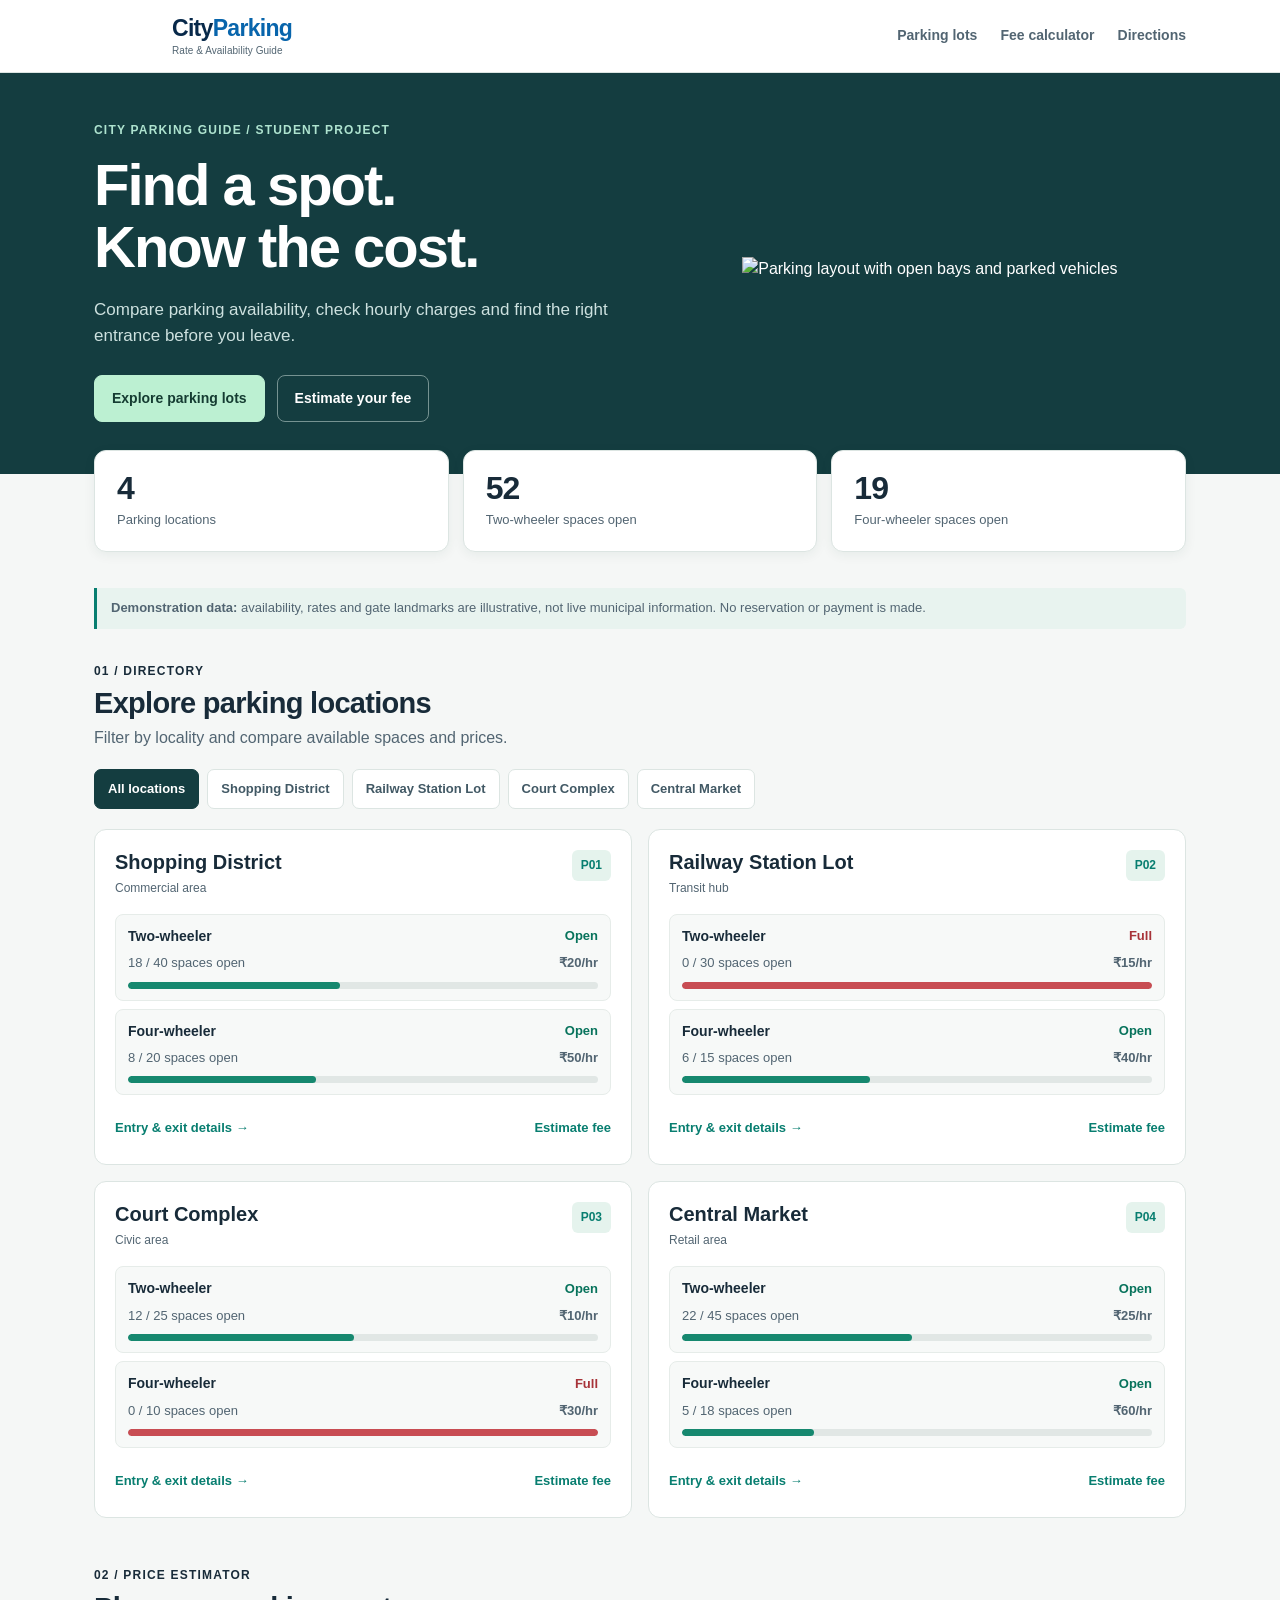
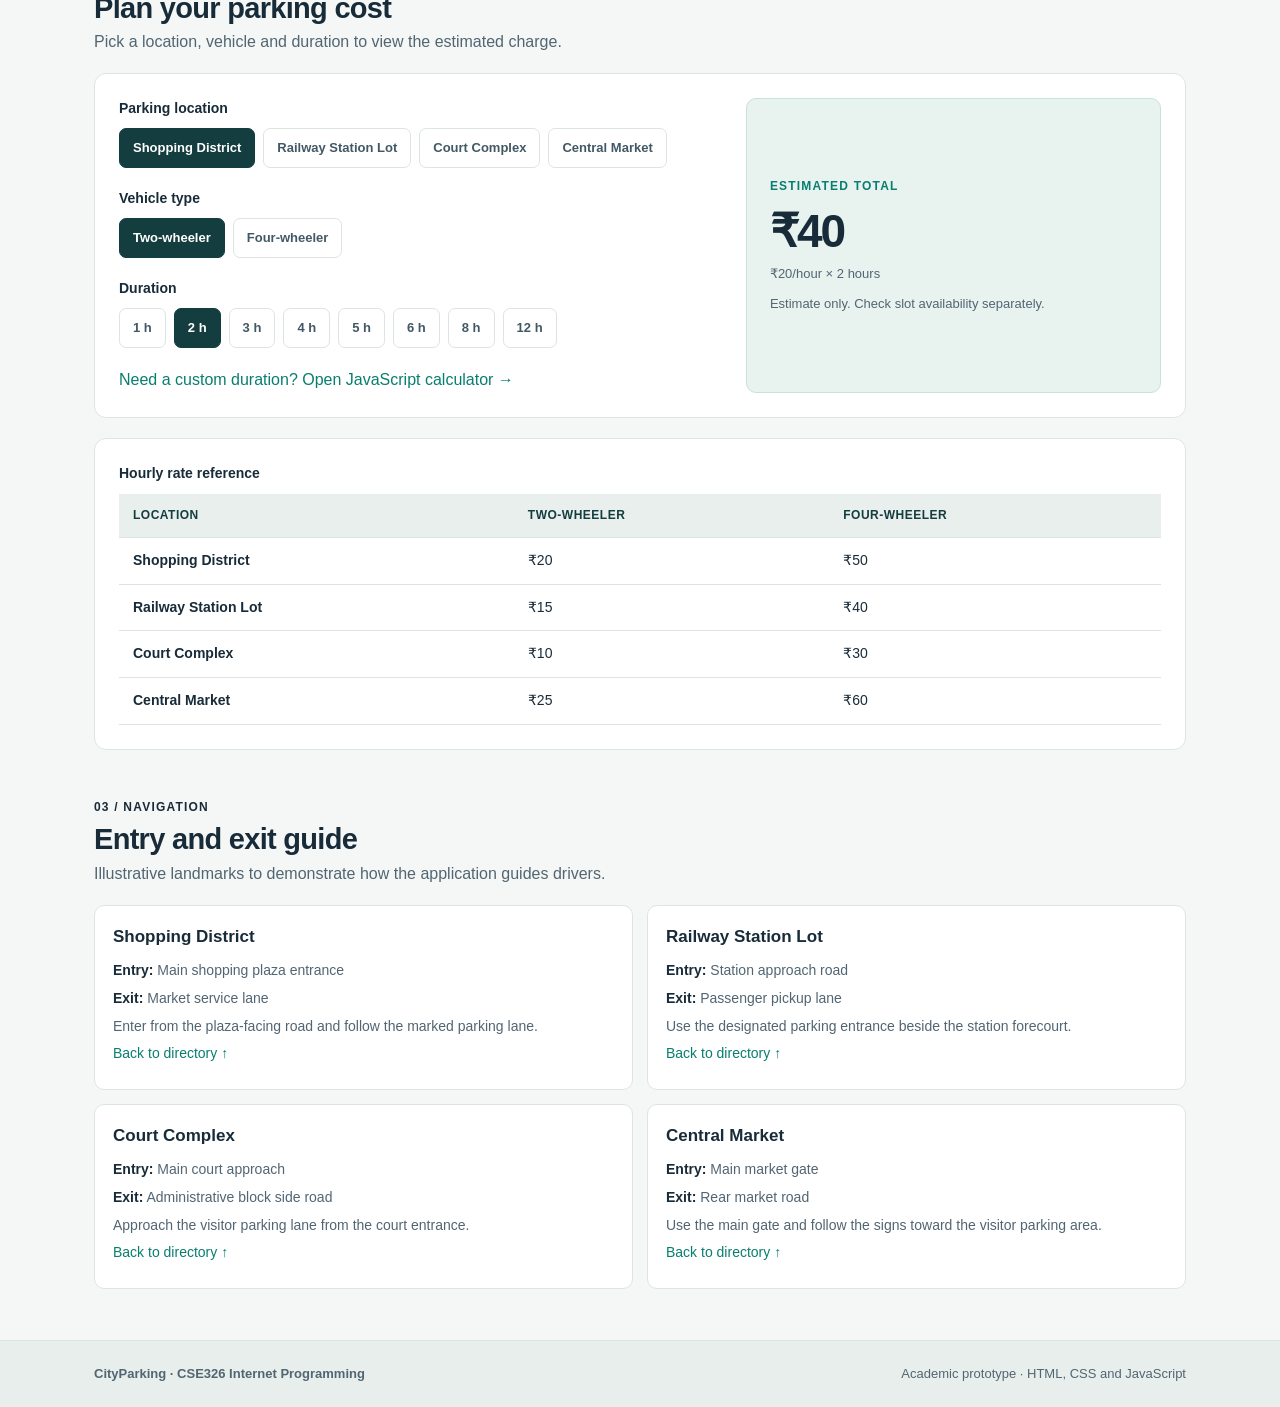
==== index.html @ fb72b103 "Add files via upload" ====
<!DOCTYPE html>
<html lang="en">
    <head>
        <meta charset="utf-8">
        <meta content="width=device-width, initial-scale=1.0" name="viewport">
        <meta content="Compare city parking availability, hourly rates and entry and exit landmarks in a student demonstration." name="description">
        <title>CityParking | Find a spot before you go</title>
        <link href="assets/logo-icon.png" rel="icon" type="image/png">
        <link href="style.css" rel="stylesheet">
    </head>
    <body>
        <header class="top">
            <div class="wrap nav">
                <a class="logo" href="#top"><img alt="" class="brand-image" src="assets/logo-icon.png"/><span class="brand-text"><strong>City<span>Parking</span></strong><small>Rate &amp; Availability Guide</small></span></a>
                <nav aria-label="Main navigation">
                    <a href="#directory">Parking lots</a>
                    <a href="#calculator">Fee calculator</a>
                    <a href="#directions">Directions</a>
                </nav>
            </div>
        </header>
        <main id="top">
            <section class="hero">
                <div class="wrap hero-grid">
                    <div>
                        <span class="tag">City parking guide / Student project</span>
                        <h1>Find a spot.<br>Know the cost.</h1>
                        <p>Compare parking availability, check hourly charges and find the right entrance before you leave.</p>
                        <div class="actions"><a class="button" href="#directory">Explore parking lots</a><a class="button secondary" href="#calculator">Estimate your fee</a></div>
                    </div>
                    <img alt="Parking layout with open bays and parked vehicles" class="hero-art" src="assets/parking.svg">
                </div>
            </section>
            <div class="wrap">
                <section aria-label="Parking summary" class="stats">
                    <div class="stat"><strong>4</strong><span>Parking locations</span></div>
                    <div class="stat"><strong>52</strong><span>Two-wheeler spaces open</span></div>
                    <div class="stat"><strong>19</strong><span>Four-wheeler spaces open</span></div>
                </section>
                <div class="note"><strong>Demonstration data:</strong> availability, rates and gate landmarks are illustrative, not live municipal information. No reservation or payment is made.</div>
                <section class="section" id="directory">
                    <div class="section-head">
                        <div><span class="tag">01 / Directory</span><h2>Explore parking locations</h2><p>Filter by locality and compare available spaces and prices.</p></div>
                    </div>
                    <div aria-label="Filter parking locations" role="group">
                        <input checked="" class="choice" id="filter-all" name="locality" type="radio">
                        <input class="choice" id="filter-shopping" name="locality" type="radio">
                        <input class="choice" id="filter-railway" name="locality" type="radio">
                        <input class="choice" id="filter-court" name="locality" type="radio">
                        <input class="choice" id="filter-market" name="locality" type="radio">
                        <div class="pills"><label for="filter-all">All locations</label><label for="filter-shopping">Shopping District</label><label for="filter-railway">Railway Station Lot</label><label for="filter-court">Court Complex</label><label for="filter-market">Central Market</label></div>
                        <div class="lot-grid">
                            <article class="lot shopping">
                                <div class="lot-heading">
                                    <div><h3>Shopping District</h3><p class="sub">Commercial area</p></div>
                                    <span class="number">P01</span>
                                </div>
                                <div class="vehicle">
                                    <div class="vehicle-top"><strong>Two-wheeler</strong><span class="open">Open</span></div>
                                    <div class="vehicle-bottom"><span>18 / 40 spaces open</span><strong>₹20/hr</strong></div>
                                    <div aria-label="45% spaces open" class="track" role="img">
                                        <div class="bar" style="width:45%"></div>
                                    </div>
                                </div>
                                <div class="vehicle">
                                    <div class="vehicle-top"><strong>Four-wheeler</strong><span class="open">Open</span></div>
                                    <div class="vehicle-bottom"><span>8 / 20 spaces open</span><strong>₹50/hr</strong></div>
                                    <div aria-label="40% spaces open" class="track" role="img">
                                        <div class="bar" style="width:40%"></div>
                                    </div>
                                </div>
                                <div class="lot-bottom"><a href="#gate-shopping">Entry &amp; exit details →</a><a href="#calculator">Estimate fee</a></div>
                            </article>
                            <article class="lot railway">
                                <div class="lot-heading">
                                    <div><h3>Railway Station Lot</h3><p class="sub">Transit hub</p></div>
                                    <span class="number">P02</span>
                                </div>
                                <div class="vehicle">
                                    <div class="vehicle-top"><strong>Two-wheeler</strong><span class="full">Full</span></div>
                                    <div class="vehicle-bottom"><span>0 / 30 spaces open</span><strong>₹15/hr</strong></div>
                                    <div aria-label="0% spaces open" class="track" role="img">
                                        <div class="bar zero" style="width:100%"></div>
                                    </div>
                                </div>
                                <div class="vehicle">
                                    <div class="vehicle-top"><strong>Four-wheeler</strong><span class="open">Open</span></div>
                                    <div class="vehicle-bottom"><span>6 / 15 spaces open</span><strong>₹40/hr</strong></div>
                                    <div aria-label="40% spaces open" class="track" role="img">
                                        <div class="bar" style="width:40%"></div>
                                    </div>
                                </div>
                                <div class="lot-bottom"><a href="#gate-railway">Entry &amp; exit details →</a><a href="#calculator">Estimate fee</a></div>
                            </article>
                            <article class="lot court">
                                <div class="lot-heading">
                                    <div><h3>Court Complex</h3><p class="sub">Civic area</p></div>
                                    <span class="number">P03</span>
                                </div>
                                <div class="vehicle">
                                    <div class="vehicle-top"><strong>Two-wheeler</strong><span class="open">Open</span></div>
                                    <div class="vehicle-bottom"><span>12 / 25 spaces open</span><strong>₹10/hr</strong></div>
                                    <div aria-label="48% spaces open" class="track" role="img">
                                        <div class="bar" style="width:48%"></div>
                                    </div>
                                </div>
                                <div class="vehicle">
                                    <div class="vehicle-top"><strong>Four-wheeler</strong><span class="full">Full</span></div>
                                    <div class="vehicle-bottom"><span>0 / 10 spaces open</span><strong>₹30/hr</strong></div>
                                    <div aria-label="0% spaces open" class="track" role="img">
                                        <div class="bar zero" style="width:100%"></div>
                                    </div>
                                </div>
                                <div class="lot-bottom"><a href="#gate-court">Entry &amp; exit details →</a><a href="#calculator">Estimate fee</a></div>
                            </article>
                            <article class="lot market">
                                <div class="lot-heading">
                                    <div><h3>Central Market</h3><p class="sub">Retail area</p></div>
                                    <span class="number">P04</span>
                                </div>
                                <div class="vehicle">
                                    <div class="vehicle-top"><strong>Two-wheeler</strong><span class="open">Open</span></div>
                                    <div class="vehicle-bottom"><span>22 / 45 spaces open</span><strong>₹25/hr</strong></div>
                                    <div aria-label="49% spaces open" class="track" role="img">
                                        <div class="bar" style="width:49%"></div>
                                    </div>
                                </div>
                                <div class="vehicle">
                                    <div class="vehicle-top"><strong>Four-wheeler</strong><span class="open">Open</span></div>
                                    <div class="vehicle-bottom"><span>5 / 18 spaces open</span><strong>₹60/hr</strong></div>
                                    <div aria-label="28% spaces open" class="track" role="img">
                                        <div class="bar" style="width:28%"></div>
                                    </div>
                                </div>
                                <div class="lot-bottom"><a href="#gate-market">Entry &amp; exit details →</a><a href="#calculator">Estimate fee</a></div>
                            </article>
                        </div>
                    </div>
                </section>
                <section class="section" id="calculator">
                    <div class="section-head">
                        <div><span class="tag">02 / Price estimator</span><h2>Plan your parking cost</h2><p>Pick a location, vehicle and duration to view the estimated charge.</p></div>
                    </div>
                    <div aria-label="Parking fee estimator" class="panel estimate" role="group">
                        <input checked="" class="choice" id="loc-shopping" name="loc" type="radio">
                        <input class="choice" id="loc-railway" name="loc" type="radio">
                        <input class="choice" id="loc-court" name="loc" type="radio">
                        <input class="choice" id="loc-market" name="loc" type="radio">
                        <input checked="" class="choice" id="type-two" name="type" type="radio">
                        <input class="choice" id="type-four" name="type" type="radio">
                        <input class="choice" id="hours-1" name="hours" type="radio">
                        <input checked="" class="choice" id="hours-2" name="hours" type="radio">
                        <input class="choice" id="hours-3" name="hours" type="radio">
                        <input class="choice" id="hours-4" name="hours" type="radio">
                        <input class="choice" id="hours-5" name="hours" type="radio">
                        <input class="choice" id="hours-6" name="hours" type="radio">
                        <input class="choice" id="hours-8" name="hours" type="radio">
                        <input class="choice" id="hours-12" name="hours" type="radio">
                        <div class="controls">
                            <h3 class="field-title">Parking location</h3>
                            <div class="pills"><label for="loc-shopping">Shopping District</label><label for="loc-railway">Railway Station Lot</label><label for="loc-court">Court Complex</label><label for="loc-market">Central Market</label></div>
                            <h3 class="field-title">Vehicle type</h3>
                            <div class="pills"><label for="type-two">Two-wheeler</label><label for="type-four">Four-wheeler</label></div>
                            <h3 class="field-title">Duration</h3>
                            <div class="pills"><label for="hours-1">1 h</label><label for="hours-2">2 h</label><label for="hours-3">3 h</label><label for="hours-4">4 h</label><label for="hours-5">5 h</label><label for="hours-6">6 h</label><label for="hours-8">8 h</label><label for="hours-12">12 h</label></div>
                            <a href="calculator.html">Need a custom duration? Open JavaScript calculator →</a>
                        </div>
                        <div class="result">
                            <span class="tag">Estimated total</span>
                            <div class="fee-group fee-shopping-two">
                                <div class="amount hour-1">₹20</div>
                                <div class="amount hour-2">₹40</div>
                                <div class="amount hour-3">₹60</div>
                                <div class="amount hour-4">₹80</div>
                                <div class="amount hour-5">₹100</div>
                                <div class="amount hour-6">₹120</div>
                                <div class="amount hour-8">₹160</div>
                                <div class="amount hour-12">₹240</div>
                                <div class="rate-line">₹20/hour × <span class="duration hour-1">1 hour</span><span class="duration hour-2">2 hours</span><span class="duration hour-3">3 hours</span><span class="duration hour-4">4 hours</span><span class="duration hour-5">5 hours</span><span class="duration hour-6">6 hours</span><span class="duration hour-8">8 hours</span><span class="duration hour-12">12 hours</span></div>
                            </div>
                            <div class="fee-group fee-shopping-four">
                                <div class="amount hour-1">₹50</div>
                                <div class="amount hour-2">₹100</div>
                                <div class="amount hour-3">₹150</div>
                                <div class="amount hour-4">₹200</div>
                                <div class="amount hour-5">₹250</div>
                                <div class="amount hour-6">₹300</div>
                                <div class="amount hour-8">₹400</div>
                                <div class="amount hour-12">₹600</div>
                                <div class="rate-line">₹50/hour × <span class="duration hour-1">1 hour</span><span class="duration hour-2">2 hours</span><span class="duration hour-3">3 hours</span><span class="duration hour-4">4 hours</span><span class="duration hour-5">5 hours</span><span class="duration hour-6">6 hours</span><span class="duration hour-8">8 hours</span><span class="duration hour-12">12 hours</span></div>
                            </div>
                            <div class="fee-group fee-railway-two">
                                <div class="amount hour-1">₹15</div>
                                <div class="amount hour-2">₹30</div>
                                <div class="amount hour-3">₹45</div>
                                <div class="amount hour-4">₹60</div>
                                <div class="amount hour-5">₹75</div>
                                <div class="amount hour-6">₹90</div>
                                <div class="amount hour-8">₹120</div>
                                <div class="amount hour-12">₹180</div>
                                <div class="rate-line">₹15/hour × <span class="duration hour-1">1 hour</span><span class="duration hour-2">2 hours</span><span class="duration hour-3">3 hours</span><span class="duration hour-4">4 hours</span><span class="duration hour-5">5 hours</span><span class="duration hour-6">6 hours</span><span class="duration hour-8">8 hours</span><span class="duration hour-12">12 hours</span></div>
                            </div>
                            <div class="fee-group fee-railway-four">
                                <div class="amount hour-1">₹40</div>
                                <div class="amount hour-2">₹80</div>
                                <div class="amount hour-3">₹120</div>
                                <div class="amount hour-4">₹160</div>
                                <div class="amount hour-5">₹200</div>
                                <div class="amount hour-6">₹240</div>
                                <div class="amount hour-8">₹320</div>
                                <div class="amount hour-12">₹480</div>
                                <div class="rate-line">₹40/hour × <span class="duration hour-1">1 hour</span><span class="duration hour-2">2 hours</span><span class="duration hour-3">3 hours</span><span class="duration hour-4">4 hours</span><span class="duration hour-5">5 hours</span><span class="duration hour-6">6 hours</span><span class="duration hour-8">8 hours</span><span class="duration hour-12">12 hours</span></div>
                            </div>
                            <div class="fee-group fee-court-two">
                                <div class="amount hour-1">₹10</div>
                                <div class="amount hour-2">₹20</div>
                                <div class="amount hour-3">₹30</div>
                                <div class="amount hour-4">₹40</div>
                                <div class="amount hour-5">₹50</div>
                                <div class="amount hour-6">₹60</div>
                                <div class="amount hour-8">₹80</div>
                                <div class="amount hour-12">₹120</div>
                                <div class="rate-line">₹10/hour × <span class="duration hour-1">1 hour</span><span class="duration hour-2">2 hours</span><span class="duration hour-3">3 hours</span><span class="duration hour-4">4 hours</span><span class="duration hour-5">5 hours</span><span class="duration hour-6">6 hours</span><span class="duration hour-8">8 hours</span><span class="duration hour-12">12 hours</span></div>
                            </div>
                            <div class="fee-group fee-court-four">
                                <div class="amount hour-1">₹30</div>
                                <div class="amount hour-2">₹60</div>
                                <div class="amount hour-3">₹90</div>
                                <div class="amount hour-4">₹120</div>
                                <div class="amount hour-5">₹150</div>
                                <div class="amount hour-6">₹180</div>
                                <div class="amount hour-8">₹240</div>
                                <div class="amount hour-12">₹360</div>
                                <div class="rate-line">₹30/hour × <span class="duration hour-1">1 hour</span><span class="duration hour-2">2 hours</span><span class="duration hour-3">3 hours</span><span class="duration hour-4">4 hours</span><span class="duration hour-5">5 hours</span><span class="duration hour-6">6 hours</span><span class="duration hour-8">8 hours</span><span class="duration hour-12">12 hours</span></div>
                            </div>
                            <div class="fee-group fee-market-two">
                                <div class="amount hour-1">₹25</div>
                                <div class="amount hour-2">₹50</div>
                                <div class="amount hour-3">₹75</div>
                                <div class="amount hour-4">₹100</div>
                                <div class="amount hour-5">₹125</div>
                                <div class="amount hour-6">₹150</div>
                                <div class="amount hour-8">₹200</div>
                                <div class="amount hour-12">₹300</div>
                                <div class="rate-line">₹25/hour × <span class="duration hour-1">1 hour</span><span class="duration hour-2">2 hours</span><span class="duration hour-3">3 hours</span><span class="duration hour-4">4 hours</span><span class="duration hour-5">5 hours</span><span class="duration hour-6">6 hours</span><span class="duration hour-8">8 hours</span><span class="duration hour-12">12 hours</span></div>
                            </div>
                            <div class="fee-group fee-market-four">
                                <div class="amount hour-1">₹60</div>
                                <div class="amount hour-2">₹120</div>
                                <div class="amount hour-3">₹180</div>
                                <div class="amount hour-4">₹240</div>
                                <div class="amount hour-5">₹300</div>
                                <div class="amount hour-6">₹360</div>
                                <div class="amount hour-8">₹480</div>
                                <div class="amount hour-12">₹720</div>
                                <div class="rate-line">₹60/hour × <span class="duration hour-1">1 hour</span><span class="duration hour-2">2 hours</span><span class="duration hour-3">3 hours</span><span class="duration hour-4">4 hours</span><span class="duration hour-5">5 hours</span><span class="duration hour-6">6 hours</span><span class="duration hour-8">8 hours</span><span class="duration hour-12">12 hours</span></div>
                            </div>
                            <p>Estimate only. Check slot availability separately.</p>
                        </div>
                    </div>
                    <div class="panel table-wrap">
                        <table>
                            <caption style="text-align:left;font-weight:bold;margin-bottom:10px">Hourly rate reference</caption>
                            <thead>
                                <tr>
                                    <th scope="col">Location</th>
                                    <th scope="col">Two-wheeler</th>
                                    <th scope="col">Four-wheeler</th>
                                </tr>
                            </thead>
                            <tbody>
                                <tr>
                                    <td>Shopping District</td>
                                    <td>₹20</td>
                                    <td>₹50</td>
                                </tr>
                                <tr>
                                    <td>Railway Station Lot</td>
                                    <td>₹15</td>
                                    <td>₹40</td>
                                </tr>
                                <tr>
                                    <td>Court Complex</td>
                                    <td>₹10</td>
                                    <td>₹30</td>
                                </tr>
                                <tr>
                                    <td>Central Market</td>
                                    <td>₹25</td>
                                    <td>₹60</td>
                                </tr>
                            </tbody>
                        </table>
                    </div>
                </section>
                <section class="section" id="directions">
                    <div class="section-head">
                        <div><span class="tag">03 / Navigation</span><h2>Entry and exit guide</h2><p>Illustrative landmarks to demonstrate how the application guides drivers.</p></div>
                    </div>
                    <div class="directions">
                        <article class="direction" id="gate-shopping">
                            <h3>Shopping District</h3>
                            <p><strong>Entry:</strong> Main shopping plaza entrance</p>
                            <p><strong>Exit:</strong> Market service lane</p>
                            <p>Enter from the plaza-facing road and follow the marked parking lane.</p>
                            <p><a href="#directory">Back to directory ↑</a></p>
                        </article>
                        <article class="direction" id="gate-railway">
                            <h3>Railway Station Lot</h3>
                            <p><strong>Entry:</strong> Station approach road</p>
                            <p><strong>Exit:</strong> Passenger pickup lane</p>
                            <p>Use the designated parking entrance beside the station forecourt.</p>
                            <p><a href="#directory">Back to directory ↑</a></p>
                        </article>
                        <article class="direction" id="gate-court">
                            <h3>Court Complex</h3>
                            <p><strong>Entry:</strong> Main court approach</p>
                            <p><strong>Exit:</strong> Administrative block side road</p>
                            <p>Approach the visitor parking lane from the court entrance.</p>
                            <p><a href="#directory">Back to directory ↑</a></p>
                        </article>
                        <article class="direction" id="gate-market">
                            <h3>Central Market</h3>
                            <p><strong>Entry:</strong> Main market gate</p>
                            <p><strong>Exit:</strong> Rear market road</p>
                            <p>Use the main gate and follow the signs toward the visitor parking area.</p>
                            <p><a href="#directory">Back to directory ↑</a></p>
                        </article>
                    </div>
                </section>
            </div>
        </main>
        <footer class="footer">
            <div class="wrap"><strong>CityParking · CSE326 Internet Programming</strong><span>Academic prototype · HTML, CSS and JavaScript</span></div>
        </footer>
    </body>
</html>
---- style.css ----
:root {
    --ink: #182b39;
    --muted: #526572;
    --brand: #087e70;
    --deep: #143d40;
    --paper: #f5f7f6;
    --line: #dce5e2;
    --white: #fff;
    --red: #a73339;
    --green: #08735c;
}
* {
    box-sizing: border-box;
}
html {
    scroll-behavior: smooth;
}
body {
    margin: 0;
    background: var(--paper);
    color: var(--ink);
    font-family: Arial,Helvetica,sans-serif;
    line-height: 1.55;
}
a {
    color: var(--brand);
    text-decoration: none;
}
a:hover {
    text-decoration: underline;
}
a:focus-visible,label:focus-visible,summary:focus-visible {
    outline: 3px solid #e4a839;
    outline-offset: 4px;
}
.wrap {
    max-width: 1140px;
    margin: auto;
    padding: 0 24px;
}
.top {
    background: #fff;
    border-bottom: 1px solid var(--line);
}
.nav {
    display: flex;
    align-items: center;
    justify-content: space-between;
    gap: 18px;
    min-height: 72px;
    flex-wrap: wrap;
}
.logo {
    display: flex;
    align-items: center;
    gap: 10px;
    font-size: 20px;
    font-weight: 750;
    color: var(--ink);
}
.logo-mark {
    display: grid;
    place-items: center;
    background: var(--brand);
    color: #fff;
    width: 36px;
    height: 36px;
    border-radius: 9px;
    font-size: 23px;
    line-height: 1;
}
.nav nav {
    display: flex;
    gap: 23px;
    flex-wrap: wrap;
}
.nav nav a {
    font-size: 14px;
    font-weight: bold;
    color: var(--muted);
}
.tag {
    font-size: 12px;
    font-weight: bold;
    letter-spacing: 1.2px;
    text-transform: uppercase;
}
.hero {
    background: var(--deep);
    color: #fff;
    padding: 44px 0 52px;
}
.hero-grid {
    display: grid;
    grid-template-columns: 1.25fr 1fr;
    align-items: center;
    gap: 40px;
}
.hero .tag {
    color: #aee3cf;
}
.hero h1 {
    font-size: clamp(34px,5vw,58px);
    letter-spacing: -2px;
    line-height: 1.08;
    margin: 12px 0 18px;
    max-width: 650px;
}
.hero p {
    color: #cde1df;
    font-size: 17px;
    max-width: 540px;
    margin: 0 0 25px;
}
.actions {
    display: flex;
    gap: 12px;
    flex-wrap: wrap;
}
.button {
    display: inline-block;
    background: var(--brand);
    color: #fff;
    font-weight: bold;
    border: 1px solid var(--brand);
    border-radius: 8px;
    padding: 12px 17px;
    font-size: 14px;
    transition: background .15s,transform .15s;
    text-align: center;
}
.button:hover {
    background: #05655a;
    text-decoration: none;
    transform: translateY(-1px);
}
.hero .button {
    background: #bcf0d2;
    color: #153c32;
    border-color: #bcf0d2;
}
.button.secondary {
    background: transparent;
    border: 1px solid #bfd2cf;
    color: var(--brand);
}
.hero .button.secondary {
    color: #fff;
    border-color: #769392;
}
.hero-art {
    width: 100%;
    max-width: 420px;
    display: block;
    margin: auto;
}
.stats {
    display: grid;
    grid-template-columns: repeat(3,1fr);
    gap: 14px;
    margin: -24px 0 36px;
    position: relative;
}
.stat {
    background: #fff;
    border: 1px solid var(--line);
    padding: 20px 22px;
    border-radius: 12px;
    box-shadow: 0 3px 12px #153b3210;
}
.stat strong {
    font-size: 32px;
    line-height: 1.1;
    display: block;
    letter-spacing: -1px;
}
.stat span {
    font-size: 13px;
    color: var(--muted);
}
.section {
    padding: 9px 0 35px;
    scroll-margin-top: 20px;
}
.section-head {
    display: flex;
    justify-content: space-between;
    align-items: end;
    gap: 15px;
    margin-bottom: 18px;
}
.section h2 {
    font-size: 29px;
    line-height: 1.2;
    margin: 4px 0 5px;
    letter-spacing: -.7px;
}
.section p {
    margin: 0;
    color: var(--muted);
}
.note {
    font-size: 13px;
    color: var(--muted);
    background: #e8f3ef;
    border-left: 3px solid var(--brand);
    padding: 10px 14px;
    margin-bottom: 20px;
    border-radius: 0 6px 6px 0;
}
.choice {
    position: absolute;
    width: 1px;
    height: 1px;
    overflow: hidden;
    clip: rect(0,0,0,0);
    white-space: nowrap;
}
.pills {
    display: flex;
    flex-wrap: wrap;
    gap: 8px;
    margin: 0 0 20px;
}
.pills label {
    cursor: pointer;
    padding: 9px 13px;
    font-size: 13px;
    font-weight: bold;
    color: #425965;
    border: 1px solid var(--line);
    background: white;
    border-radius: 7px;
    transition: background .15s;
}
.pills label:hover {
    border-color: var(--brand);
}
.lot-grid {
    display: grid;
    grid-template-columns: repeat(2,minmax(0,1fr));
    gap: 16px;
}
.lot {
    background: white;
    border: 1px solid var(--line);
    border-radius: 12px;
    padding: 20px;
    transition: box-shadow .18s;
}
.lot:hover {
    box-shadow: 0 5px 18px #23413914;
}
.lot-heading {
    display: flex;
    justify-content: space-between;
    gap: 10px;
    align-items: start;
    margin-bottom: 16px;
}
.lot h3 {
    margin: 0;
    font-size: 20px;
    line-height: 1.25;
}
.lot .sub {
    font-size: 12px;
    margin-top: 4px;
}
.number {
    color: var(--brand);
    background: #e5f3ed;
    font-weight: bold;
    font-size: 12px;
    border-radius: 6px;
    padding: 6px 9px;
}
.vehicle {
    background: #f7f9f8;
    border: 1px solid #e6ece9;
    padding: 11px 12px;
    border-radius: 8px;
    margin: 8px 0;
}
.vehicle-top,.vehicle-bottom {
    display: flex;
    justify-content: space-between;
    align-items: center;
    gap: 8px;
    font-size: 13px;
}
.vehicle-top strong {
    font-size: 14px;
}
.vehicle-bottom {
    margin-top: 6px;
    color: var(--muted);
}
.open {
    color: var(--green);
    font-weight: bold;
}
.full {
    color: var(--red);
    font-weight: bold;
}
.track {
    height: 7px;
    border-radius: 20px;
    background: #e1e7e5;
    margin-top: 8px;
    overflow: hidden;
}
.bar {
    height: 100%;
    background: #16886f;
    border-radius: 20px;
}
.bar.zero {
    background: #c84d53;
    width: 100%;
}
.lot-bottom {
    display: flex;
    justify-content: space-between;
    align-items: center;
    gap: 12px;
    margin-top: 17px;
    font-size: 13px;
    font-weight: bold;
}
.lot-bottom a {
    padding: 6px 0;
}
.panel {
    background: white;
    border: 1px solid var(--line);
    border-radius: 12px;
    padding: 24px;
}
.estimate {
    display: grid;
    grid-template-columns: 1.45fr 1fr;
    gap: 25px;
    align-items: start;
}
.field-title {
    font-weight: bold;
    font-size: 14px;
    margin: 0 0 8px;
    color: var(--ink);
}
.estimate .pills {
    margin-bottom: 20px;
}
.result {
    background: #e8f3ef;
    border: 1px solid #c6e3d6;
    border-radius: 10px;
    padding: 23px;
    align-self: stretch;
    display: flex;
    flex-direction: column;
    justify-content: center;
}
.result .tag {
    color: var(--brand);
}
.amount {
    display: none;
    font-weight: bold;
    font-size: 46px;
    letter-spacing: -2px;
    line-height: 1.1;
    margin: 0;
}
.rate-line {
    font-size: 13px;
    color: var(--muted);
    margin-top: 8px;
}
.result p {
    font-size: 13px;
}
.table-wrap {
    overflow-x: auto;
    margin-top: 20px;
}
table {
    border-collapse: collapse;
    width: 100%;
    text-align: left;
    font-size: 14px;
}
th,td {
    padding: 12px 14px;
    border-bottom: 1px solid var(--line);
}
th {
    background: #e8efed;
    font-size: 12px;
    color: var(--deep);
    text-transform: uppercase;
    letter-spacing: .5px;
}
td:first-child {
    font-weight: bold;
}
.directions {
    display: grid;
    grid-template-columns: repeat(2,minmax(0,1fr));
    gap: 14px;
}
.direction {
    background: #fff;
    border: 1px solid var(--line);
    border-radius: 10px;
    padding: 18px;
    scroll-margin-top: 20px;
}
.direction h3 {
    margin: 0 0 10px;
    font-size: 17px;
}
.direction p {
    font-size: 14px;
    margin: 6px 0;
}
.direction strong {
    color: var(--ink);
}
.direction:target {
    border-color: var(--brand);
    box-shadow: 0 0 0 2px #087e7020;
}
.footer {
    margin-top: 16px;
    background: #e8eeeb;
    border-top: 1px solid var(--line);
    padding: 23px 0;
    color: var(--muted);
    font-size: 13px;
}
.footer .wrap {
    display: flex;
    justify-content: space-between;
    gap: 10px;
    flex-wrap: wrap;
}
.calc-page {
    max-width: 720px;
    margin: 45px auto;
}
.calc-page h1 {
    font-size: 32px;
    line-height: 1.2;
}
.calc-page p {
    color: var(--muted);
}
.calc-page li {
    margin-bottom: 8px;
}
@media (max-width:760px) {
    .wrap {
        padding: 0 17px;
    }
    .nav {
        padding-top: 12px;
        padding-bottom: 12px;
    }
    .nav nav {
        gap: 14px;
    }
    .hero {
        padding: 33px 0 45px;
    }
    .hero-grid {
        grid-template-columns: 1fr;
        gap: 20px;
    }
    .hero-art {
        max-width: 290px;
    }
    .stats {
        gap: 8px;
        margin-bottom: 26px;
    }
    .stat {
        padding: 14px 10px;
    }
    .stat strong {
        font-size: 25px;
    }
    .stat span {
        font-size: 11px;
    }
    .lot-grid,.directions,.estimate {
        grid-template-columns: 1fr;
    }
    .section-head {
        display: block;
    }
    .panel {
        padding: 16px;
    }
    .lot {
        padding: 16px;
    }
    .section h2 {
        font-size: 25px;
    }
    .result {
        min-height: 140px;
    }
    .hero h1 {
        letter-spacing: -1px;
    }
    .footer .wrap {
        display: block;
    }
}
@media (prefers-reduced-motion:reduce) {
    html {
        scroll-behavior: auto;
    }
    * {
        transition: none !important;
    }
}
#filter-shopping:checked ~ .lot-grid .lot:not(.shopping) {
    display: none;
}
#filter-railway:checked ~ .lot-grid .lot:not(.railway) {
    display: none;
}
#filter-court:checked ~ .lot-grid .lot:not(.court) {
    display: none;
}
#filter-market:checked ~ .lot-grid .lot:not(.market) {
    display: none;
}
.rate-line {
    letter-spacing: normal;
    font-weight: normal;
    line-height: 1.5;
}
.logo {
    gap: 9px;
    text-decoration: none;
    padding: 7px 0;
}
.logo:hover {
    text-decoration: none;
}
.brand-image {
    display: block;
    width: 69px;
    height: auto;
    flex-shrink: 0;
}
.brand-text {
    display: flex;
    flex-direction: column;
    line-height: 1.1;
}
.brand-text strong {
    color: #08294a;
    font-size: 23px;
    letter-spacing: -.7px;
}
.brand-text strong span {
    color: #0865ac;
}
.brand-text small {
    color: #526572;
    font-size: 10px;
    font-weight: 500;
    margin-top: 4px;
    letter-spacing: .05px;
}
@media (max-width: 480px) {
    .brand-image {
        width: 57px;
    }
    .brand-text strong {
        font-size: 21px;
    }
}
#filter-all:checked ~ .pills label[for="filter-all"],
#filter-shopping:checked ~ .pills label[for="filter-shopping"],
#filter-railway:checked ~ .pills label[for="filter-railway"],
#filter-court:checked ~ .pills label[for="filter-court"],
#filter-market:checked ~ .pills label[for="filter-market"],
#loc-shopping:checked ~ .controls label[for="loc-shopping"],
#loc-railway:checked ~ .controls label[for="loc-railway"],
#loc-court:checked ~ .controls label[for="loc-court"],
#loc-market:checked ~ .controls label[for="loc-market"],
#type-two:checked ~ .controls label[for="type-two"],
#type-four:checked ~ .controls label[for="type-four"],
#hours-1:checked ~ .controls label[for="hours-1"],
#hours-2:checked ~ .controls label[for="hours-2"],
#hours-3:checked ~ .controls label[for="hours-3"],
#hours-4:checked ~ .controls label[for="hours-4"],
#hours-5:checked ~ .controls label[for="hours-5"],
#hours-6:checked ~ .controls label[for="hours-6"],
#hours-8:checked ~ .controls label[for="hours-8"],
#hours-12:checked ~ .controls label[for="hours-12"] {
    background: var(--deep);
    color: white;
    border-color: var(--deep);
}
#filter-all:focus-visible ~ .pills label[for="filter-all"],
#filter-shopping:focus-visible ~ .pills label[for="filter-shopping"],
#filter-railway:focus-visible ~ .pills label[for="filter-railway"],
#filter-court:focus-visible ~ .pills label[for="filter-court"],
#filter-market:focus-visible ~ .pills label[for="filter-market"],
#loc-shopping:focus-visible ~ .controls label[for="loc-shopping"],
#loc-railway:focus-visible ~ .controls label[for="loc-railway"],
#loc-court:focus-visible ~ .controls label[for="loc-court"],
#loc-market:focus-visible ~ .controls label[for="loc-market"],
#type-two:focus-visible ~ .controls label[for="type-two"],
#type-four:focus-visible ~ .controls label[for="type-four"],
#hours-1:focus-visible ~ .controls label[for="hours-1"],
#hours-2:focus-visible ~ .controls label[for="hours-2"],
#hours-3:focus-visible ~ .controls label[for="hours-3"],
#hours-4:focus-visible ~ .controls label[for="hours-4"],
#hours-5:focus-visible ~ .controls label[for="hours-5"],
#hours-6:focus-visible ~ .controls label[for="hours-6"],
#hours-8:focus-visible ~ .controls label[for="hours-8"],
#hours-12:focus-visible ~ .controls label[for="hours-12"] {
    outline: 3px solid #e4a839;
    outline-offset: 3px;
}
.fee-group {
    display: none;
    margin: 10px 0;
}
.duration {
    display: none;
}
#loc-shopping:checked ~ #type-two:checked ~ .result .fee-shopping-two {
    display: block;
}
#loc-shopping:checked ~ #type-four:checked ~ .result .fee-shopping-four {
    display: block;
}
#loc-railway:checked ~ #type-two:checked ~ .result .fee-railway-two {
    display: block;
}
#loc-railway:checked ~ #type-four:checked ~ .result .fee-railway-four {
    display: block;
}
#loc-court:checked ~ #type-two:checked ~ .result .fee-court-two {
    display: block;
}
#loc-court:checked ~ #type-four:checked ~ .result .fee-court-four {
    display: block;
}
#loc-market:checked ~ #type-two:checked ~ .result .fee-market-two {
    display: block;
}
#loc-market:checked ~ #type-four:checked ~ .result .fee-market-four {
    display: block;
}
#hours-1:checked ~ .result .hour-1 {
    display: inline;
}
#hours-2:checked ~ .result .hour-2 {
    display: inline;
}
#hours-3:checked ~ .result .hour-3 {
    display: inline;
}
#hours-4:checked ~ .result .hour-4 {
    display: inline;
}
#hours-5:checked ~ .result .hour-5 {
    display: inline;
}
#hours-6:checked ~ .result .hour-6 {
    display: inline;
}
#hours-8:checked ~ .result .hour-8 {
    display: inline;
}
#hours-12:checked ~ .result .hour-12 {
    display: inline;
}
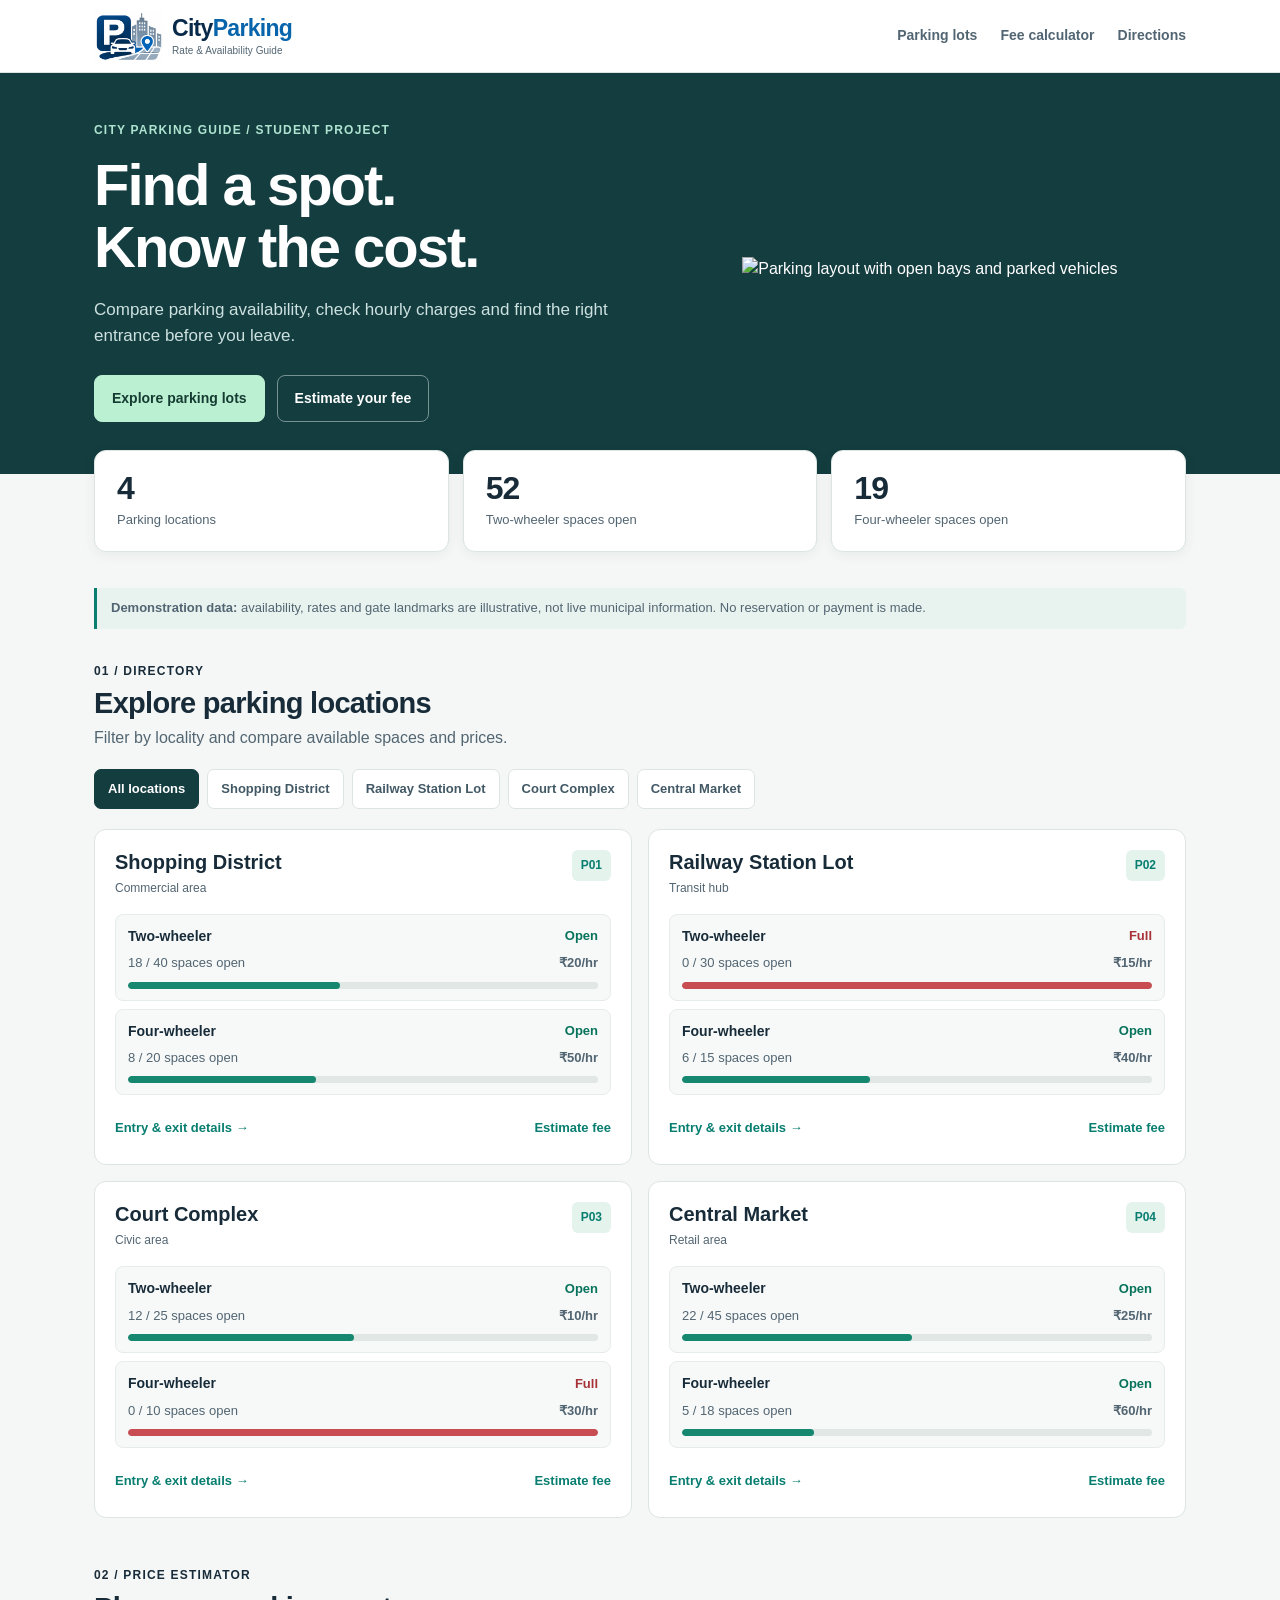
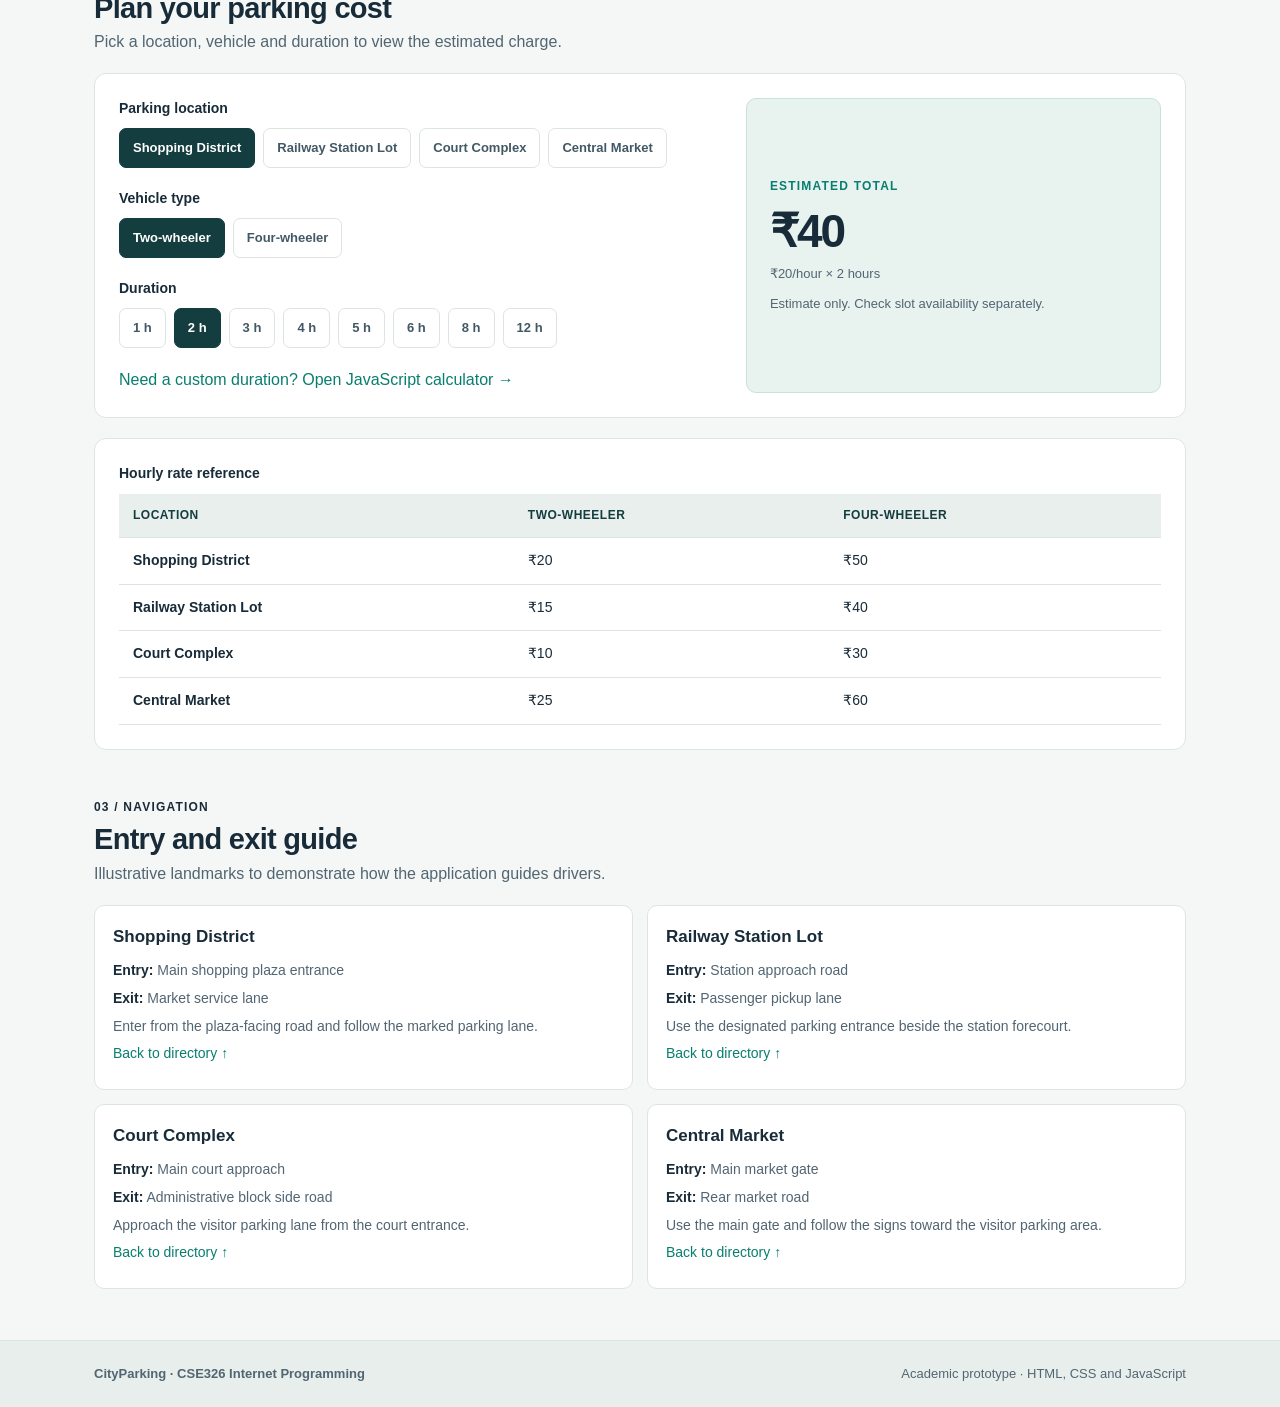
==== commit db05ff66: "nothing" ====
--- a/index.html
+++ b/index.html
@@ -1,17 +1,17 @@
 <!DOCTYPE html>
-<html lang="en">
+<html>
     <head>
         <meta charset="utf-8">
         <meta content="width=device-width, initial-scale=1.0" name="viewport">
         <meta content="Compare city parking availability, hourly rates and entry and exit landmarks in a student demonstration." name="description">
         <title>CityParking | Find a spot before you go</title>
-        <link href="assets/logo-icon.png" rel="icon" type="image/png">
+        <link href="logo-icon.png" rel="icon" type="image/png">
         <link href="style.css" rel="stylesheet">
     </head>
     <body>
         <header class="top">
             <div class="wrap nav">
-                <a class="logo" href="#top"><img alt="" class="brand-image" src="assets/logo-icon.png"/><span class="brand-text"><strong>City<span>Parking</span></strong><small>Rate &amp; Availability Guide</small></span></a>
+                <a class="logo" href="#top"><img alt="" class="brand-image" src="logo-icon.png"/><span class="brand-text"><strong>City<span>Parking</span></strong><small>Rate &amp; Availability Guide</small></span></a>
                 <nav aria-label="Main navigation">
                     <a href="#directory">Parking lots</a>
                     <a href="#calculator">Fee calculator</a>
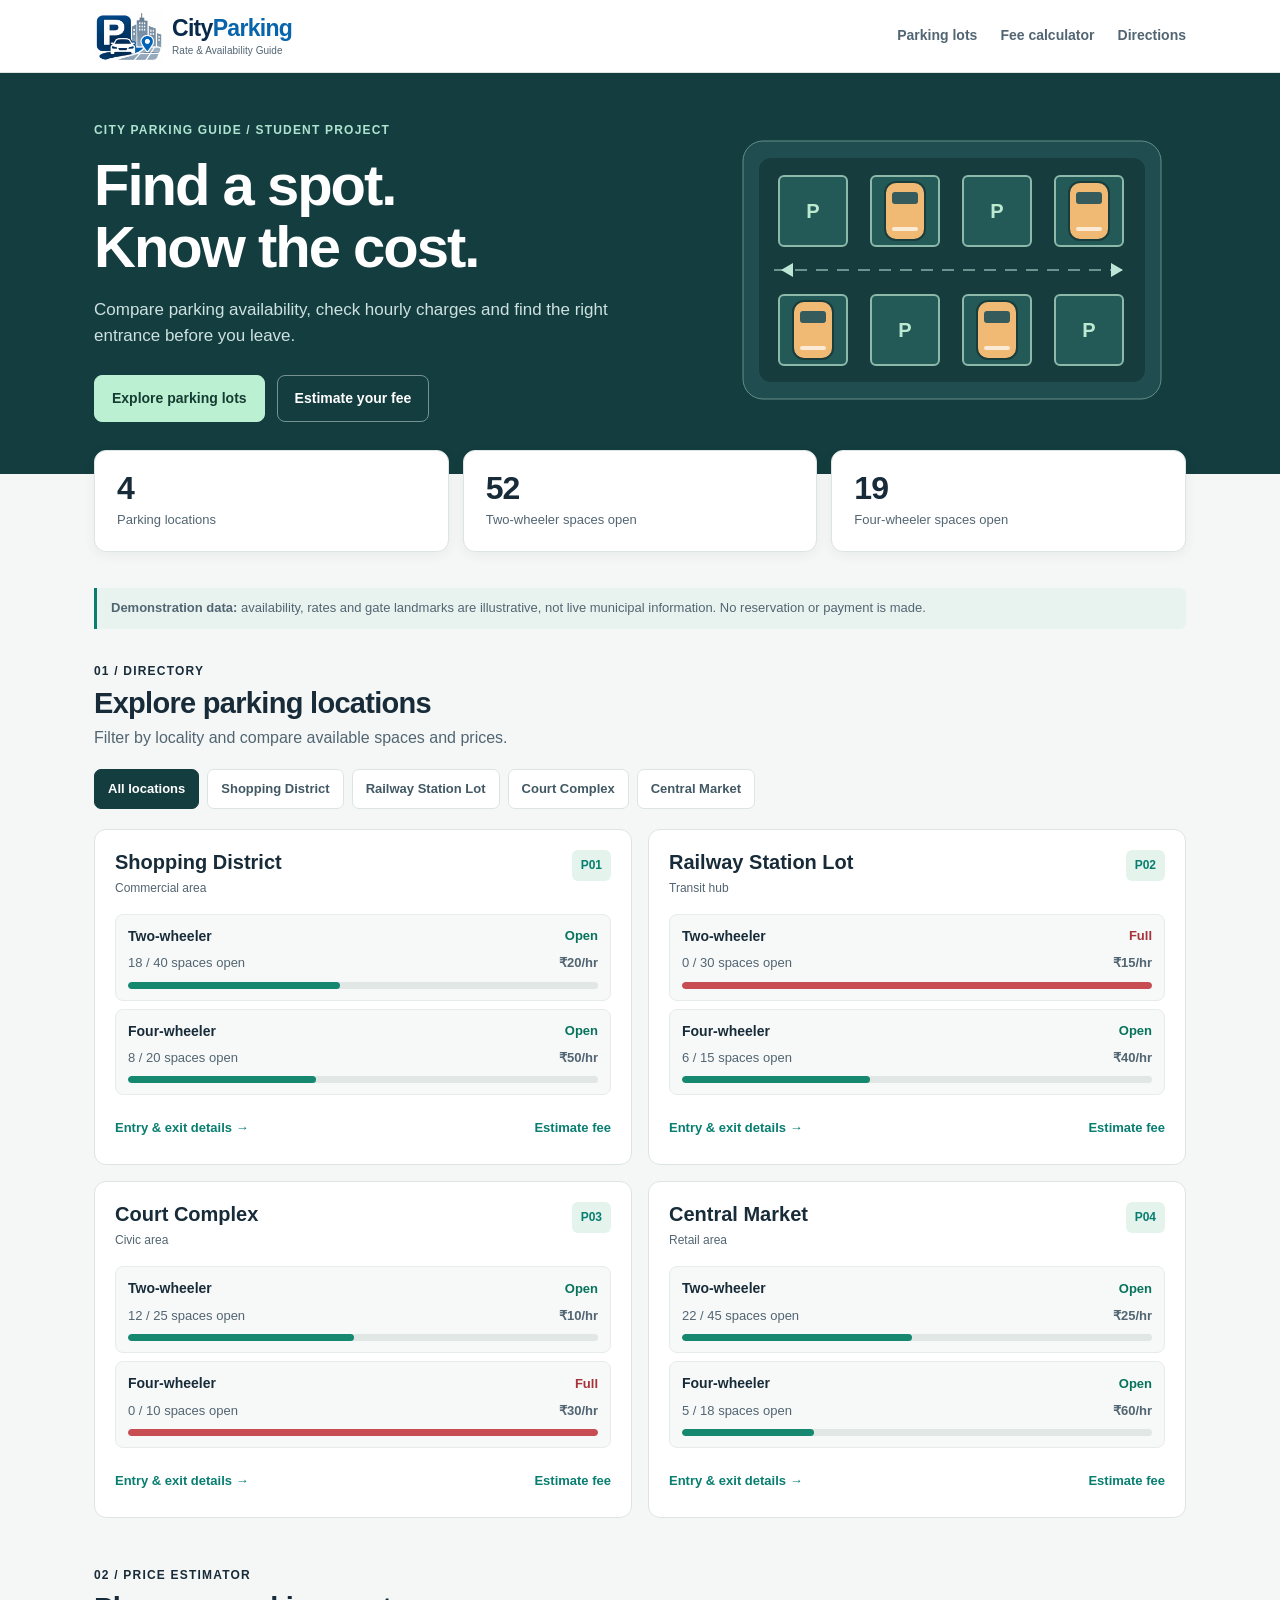
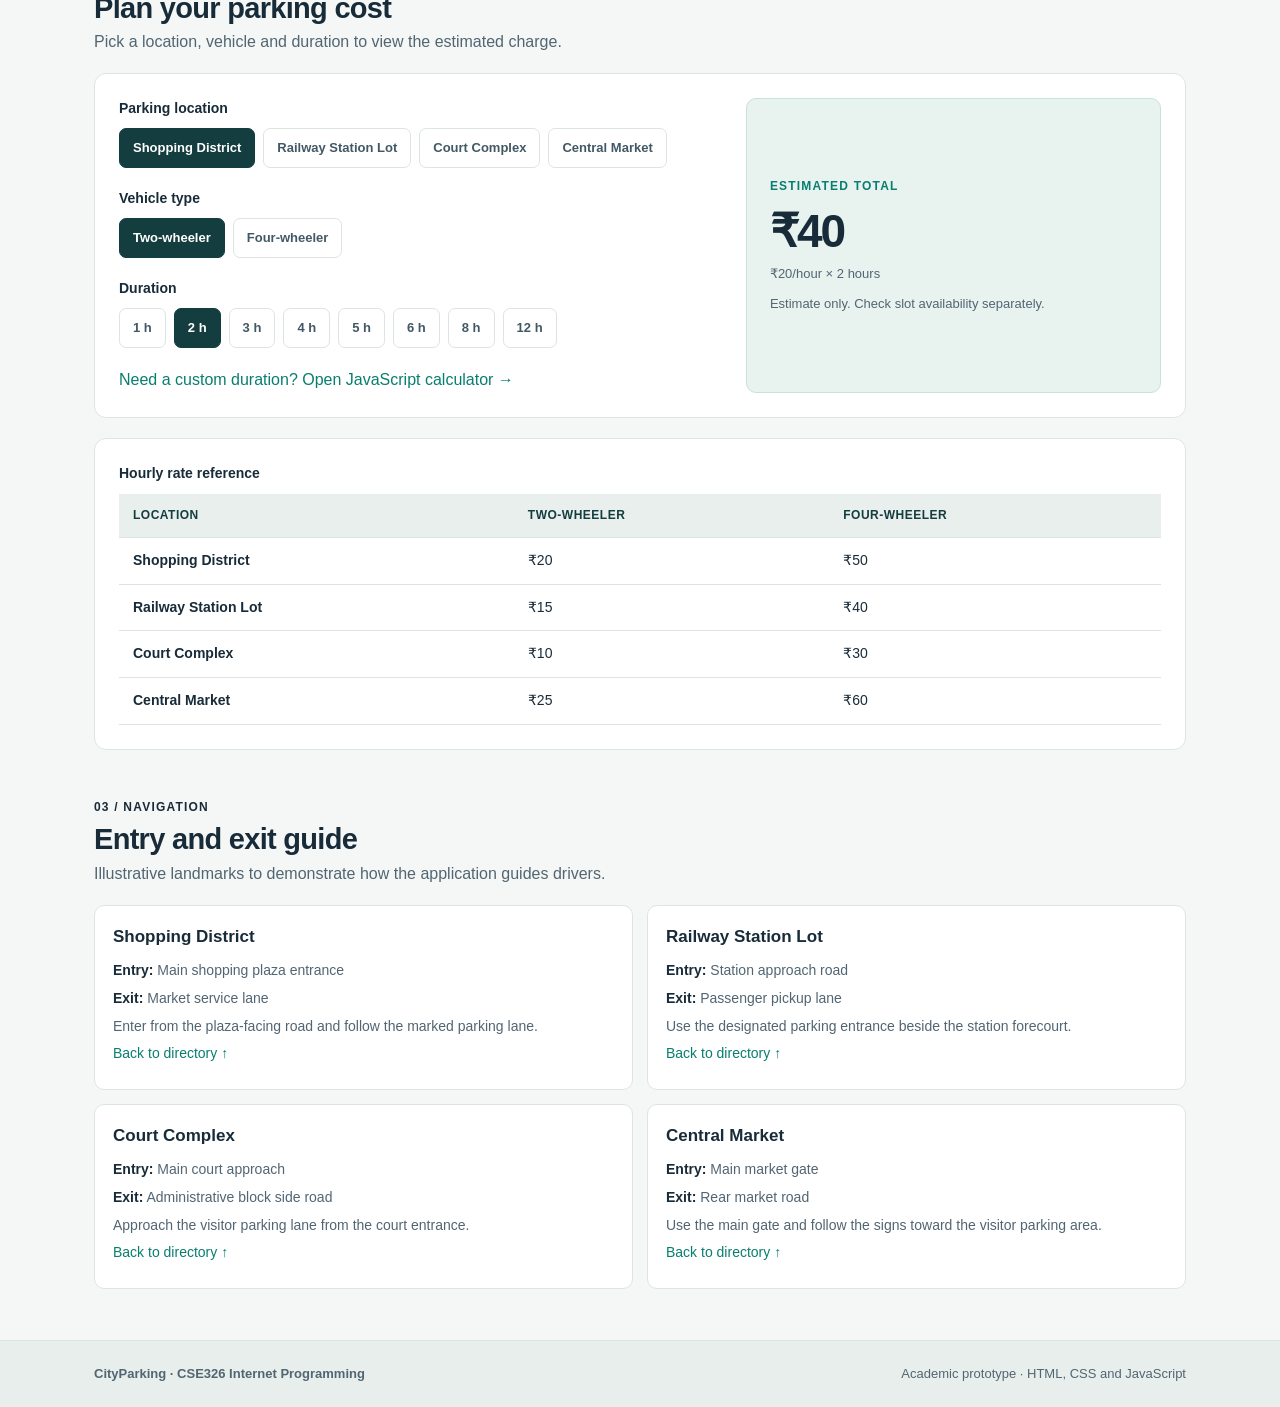
==== commit db5d667a: "Update image source for parking layout" ====
--- a/index.html
+++ b/index.html
@@ -28,7 +28,7 @@
                         <p>Compare parking availability, check hourly charges and find the right entrance before you leave.</p>
                         <div class="actions"><a class="button" href="#directory">Explore parking lots</a><a class="button secondary" href="#calculator">Estimate your fee</a></div>
                     </div>
-                    <img alt="Parking layout with open bays and parked vehicles" class="hero-art" src="assets/parking.svg">
+                    <img alt="Parking layout with open bays and parked vehicles" class="hero-art" src="parking.svg">
                 </div>
             </section>
             <div class="wrap">
